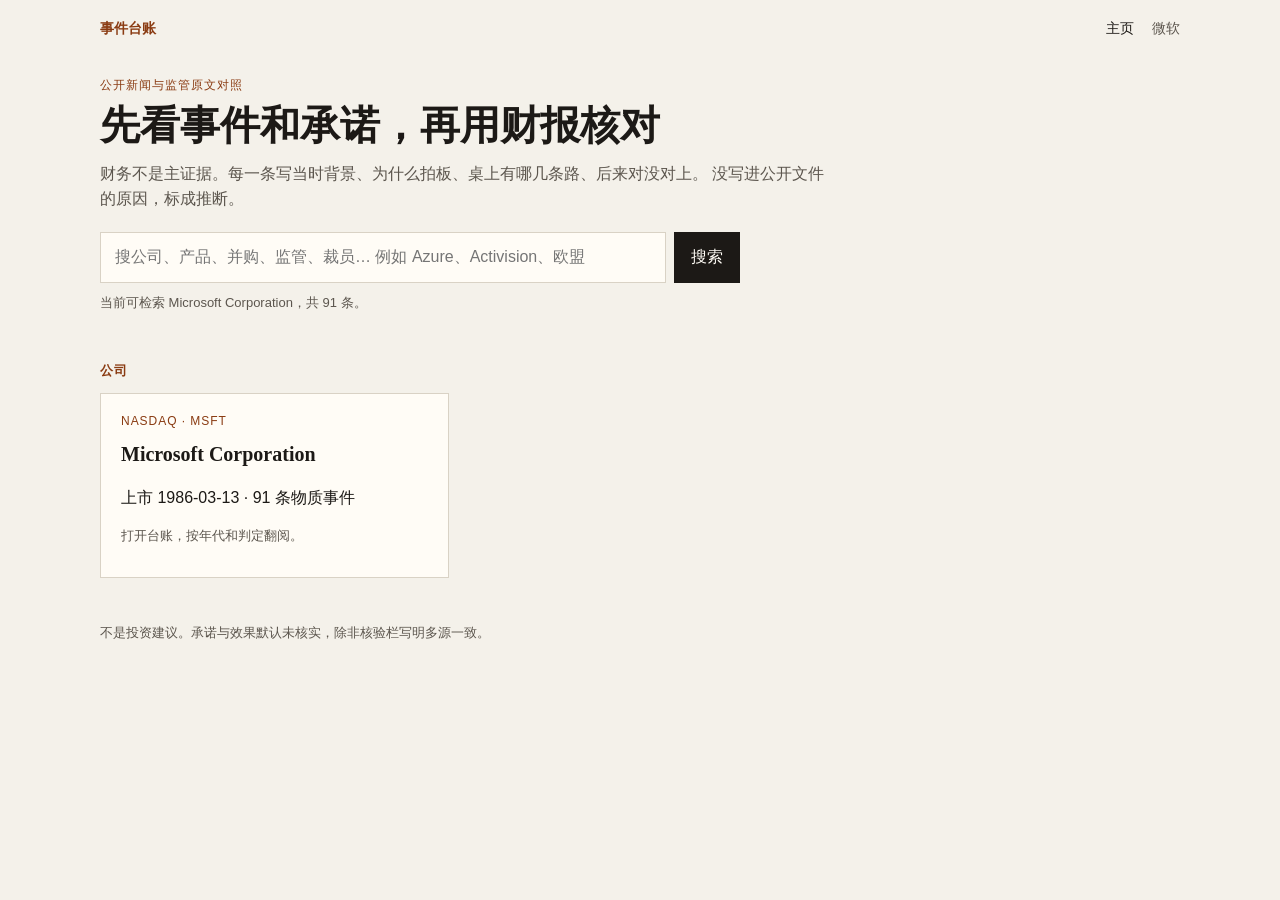
==== docs/index.html @ 65a1341d "Publish the listed-company event ledger and static site. Keep Microsoft's 1986–2026 analysis as the " ====
<!DOCTYPE html>
<html lang="zh-CN">
<head>
  <meta charset="utf-8" />
  <meta name="viewport" content="width=device-width, initial-scale=1" />
  <title>上市公司事件台账</title>
  <meta name="description" content="从上市第一天起整理物质事件：当时背景、决策原因、决策目录、最终效果。可检索。" />
  <link rel="stylesheet" href="styles.css" />
</head>
<body>
  <nav class="nav">
    <a class="brand" href="index.html">事件台账</a>
    <a href="index.html" class="on">主页</a>
    <a href="msft.html">微软</a>
  </nav>

  <header class="hero">
    <p class="kicker">公开新闻与监管原文对照</p>
    <h1>先看事件和承诺，再用财报核对</h1>
    <p class="lede">
      财务不是主证据。每一条写当时背景、为什么拍板、桌上有哪几条路、后来对没对上。
      没写进公开文件的原因，标成推断。
    </p>
    <form class="search-box" id="search-form" role="search">
      <label class="sr" for="q">搜索事件</label>
      <input type="search" id="q" name="q" placeholder="搜公司、产品、并购、监管、裁员… 例如 Azure、Activision、欧盟" autocomplete="off" />
      <button type="submit">搜索</button>
    </form>
    <p class="hint" id="search-hint">当前可检索微软 1986–2026 共 91 条。</p>
  </header>

  <section class="wrap" id="results-wrap" hidden>
    <h2 class="section-title" id="results-title">搜索结果</h2>
    <ol class="results" id="results"></ol>
  </section>

  <section class="wrap" id="catalog-wrap">
    <h2 class="section-title">公司</h2>
    <div class="cards" id="catalog"></div>
  </section>

  <footer>
    <p>不是投资建议。承诺与效果默认未核实，除非核验栏写明多源一致。</p>
  </footer>
  <script src="site.js"></script>
  <script src="home.js"></script>
</body>
</html>
---- docs/styles.css ----
:root {
  --bg: #f4f1ea;
  --paper: #fffcf6;
  --ink: #1c1916;
  --muted: #5c564e;
  --line: #d9d2c5;
  --accent: #8a3b12;
  --ok: #1f6b3a;
  --bad: #9b1c1c;
  --mid: #8a5a10;
  --warn: #7a4b00;
}

* { box-sizing: border-box; }
html, body { margin: 0; padding: 0; }
body {
  font-family: "Source Han Sans SC", "Noto Sans SC", "PingFang SC", "Microsoft YaHei", sans-serif;
  background: var(--bg);
  color: var(--ink);
  line-height: 1.55;
}

.top, .filters, .layout, footer, .hero, .wrap, .nav {
  max-width: 1120px;
  margin: 0 auto;
  padding: 0 20px;
}

.nav {
  display: flex;
  gap: 18px;
  align-items: baseline;
  padding-top: 18px;
  padding-bottom: 8px;
  font-size: 14px;
}
.nav a { color: var(--muted); text-decoration: none; }
.nav a:hover, .nav a.on { color: var(--ink); }
.nav .brand {
  color: var(--accent);
  font-weight: 600;
  margin-right: auto;
}

.sr {
  position: absolute;
  width: 1px;
  height: 1px;
  overflow: hidden;
  clip: rect(0 0 0 0);
}

.hero { padding-top: 28px; padding-bottom: 8px; }
.search-box {
  display: flex;
  gap: 8px;
  max-width: 640px;
  margin: 0 0 10px;
}
.search-box.compact { max-width: 520px; }
.search-box input {
  flex: 1;
  border: 1px solid var(--line);
  background: var(--paper);
  color: var(--ink);
  padding: 12px 14px;
  font: inherit;
  font-size: 16px;
}
.search-box button {
  border: 1px solid var(--ink);
  background: var(--ink);
  color: var(--paper);
  padding: 0 16px;
  font: inherit;
  cursor: pointer;
  min-height: 44px;
}
.hint { font-size: 13px; color: var(--muted); margin: 0 0 12px; }

.section-title {
  font-size: 13px;
  letter-spacing: 0.08em;
  color: var(--accent);
  margin: 28px 0 12px;
  font-weight: 600;
}

.cards {
  display: grid;
  grid-template-columns: repeat(auto-fill, minmax(260px, 1fr));
  gap: 16px;
  padding-bottom: 32px;
}
.card {
  display: block;
  background: var(--paper);
  border: 1px solid var(--line);
  padding: 18px 20px;
  text-decoration: none;
  color: inherit;
}
.card:hover { border-color: var(--ink); }
.card h3 {
  font-family: "Source Han Serif SC", "Noto Serif SC", serif;
  font-size: 20px;
  margin: 4px 0 8px;
}

.results {
  list-style: none;
  margin: 0 0 32px;
  padding: 0;
  border-top: 1px solid var(--line);
  background: var(--paper);
}
.results li { border-bottom: 1px solid var(--line); }
.results a {
  display: block;
  padding: 12px 14px;
  text-decoration: none;
  color: inherit;
}
.results a:hover { background: #efe8da; }
.results .meta {
  display: flex;
  flex-wrap: wrap;
  gap: 8px;
  font-size: 12px;
  color: var(--muted);
  align-items: center;
}
.results .title { font-size: 16px; margin: 4px 0; }
.results .snippet { font-size: 13px; color: var(--muted); margin: 0; }
.empty-row { padding: 16px 14px; color: var(--muted); }

.filters { padding-top: 16px; padding-bottom: 8px; }

.top { padding-top: 24px; padding-bottom: 8px; }
.kicker {
  letter-spacing: 0.08em;
  text-transform: uppercase;
  font-size: 12px;
  color: var(--accent);
  margin: 0 0 8px;
}
h1 {
  font-family: "Source Han Serif SC", "Noto Serif SC", "Songti SC", serif;
  font-weight: 600;
  font-size: clamp(28px, 4vw, 40px);
  line-height: 1.2;
  margin: 0 0 12px;
}
.lede { max-width: 46rem; color: var(--muted); margin: 0 0 20px; }

.stats {
  display: flex;
  flex-wrap: wrap;
  gap: 18px 28px;
  margin-bottom: 8px;
}
.stat { min-width: 88px; }
.stat b { display: block; font-size: 22px; }
.stat span { font-size: 12px; color: var(--muted); }

.pills { display: flex; flex-wrap: wrap; gap: 6px; margin-bottom: 8px; }
.pills button {
  border: 1px solid var(--line);
  background: transparent;
  color: var(--ink);
  padding: 4px 10px;
  font: inherit;
  font-size: 13px;
  cursor: pointer;
}
.pills button.on {
  background: var(--ink);
  color: var(--paper);
  border-color: var(--ink);
}

.layout {
  display: grid;
  grid-template-columns: minmax(260px, 340px) 1fr;
  gap: 24px;
  padding-top: 12px;
  padding-bottom: 48px;
  align-items: start;
}
.list {
  list-style: none;
  margin: 0;
  padding: 0;
  border-top: 1px solid var(--line);
  max-height: calc(100vh - 120px);
  overflow: auto;
  background: var(--paper);
}
.list li { border-bottom: 1px solid var(--line); }
.list button {
  width: 100%;
  text-align: left;
  border: 0;
  background: transparent;
  padding: 10px 12px;
  font: inherit;
  cursor: pointer;
  color: inherit;
}
.list button:hover, .list button.active { background: #efe8da; }
.list .meta {
  display: flex;
  gap: 8px;
  font-size: 12px;
  color: var(--muted);
}
.list .title { font-size: 14px; margin-top: 2px; }
.count { font-size: 12px; color: var(--muted); margin: 0 0 8px; }

.detail {
  background: var(--paper);
  border: 1px solid var(--line);
  padding: 22px 24px 28px;
  min-height: 60vh;
}
.detail h2 {
  font-family: "Source Han Serif SC", "Noto Serif SC", serif;
  font-size: 22px;
  margin: 0 0 8px;
  font-weight: 600;
}
.detail h3 {
  font-size: 13px;
  letter-spacing: 0.06em;
  color: var(--accent);
  margin: 22px 0 6px;
}
.detail p { margin: 0 0 8px; }
.detail ul { margin: 0; padding-left: 1.1rem; }
.detail li { margin: 4px 0; }
.badge {
  display: inline-block;
  font-size: 12px;
  padding: 2px 8px;
  border: 1px solid var(--line);
  margin-right: 8px;
}
.badge.ok { color: var(--ok); border-color: var(--ok); }
.badge.bad { color: var(--bad); border-color: var(--bad); }
.badge.mid { color: var(--mid); border-color: var(--mid); }
.badge.warn { color: var(--warn); border-color: var(--warn); }
.note { font-size: 13px; color: var(--muted); }
.empty { color: var(--muted); padding: 24px; }

footer {
  padding-bottom: 40px;
  color: var(--muted);
  font-size: 13px;
}
footer a { color: var(--accent); }

@media (max-width: 800px) {
  .layout { grid-template-columns: 1fr; }
  .list { max-height: 40vh; }
}
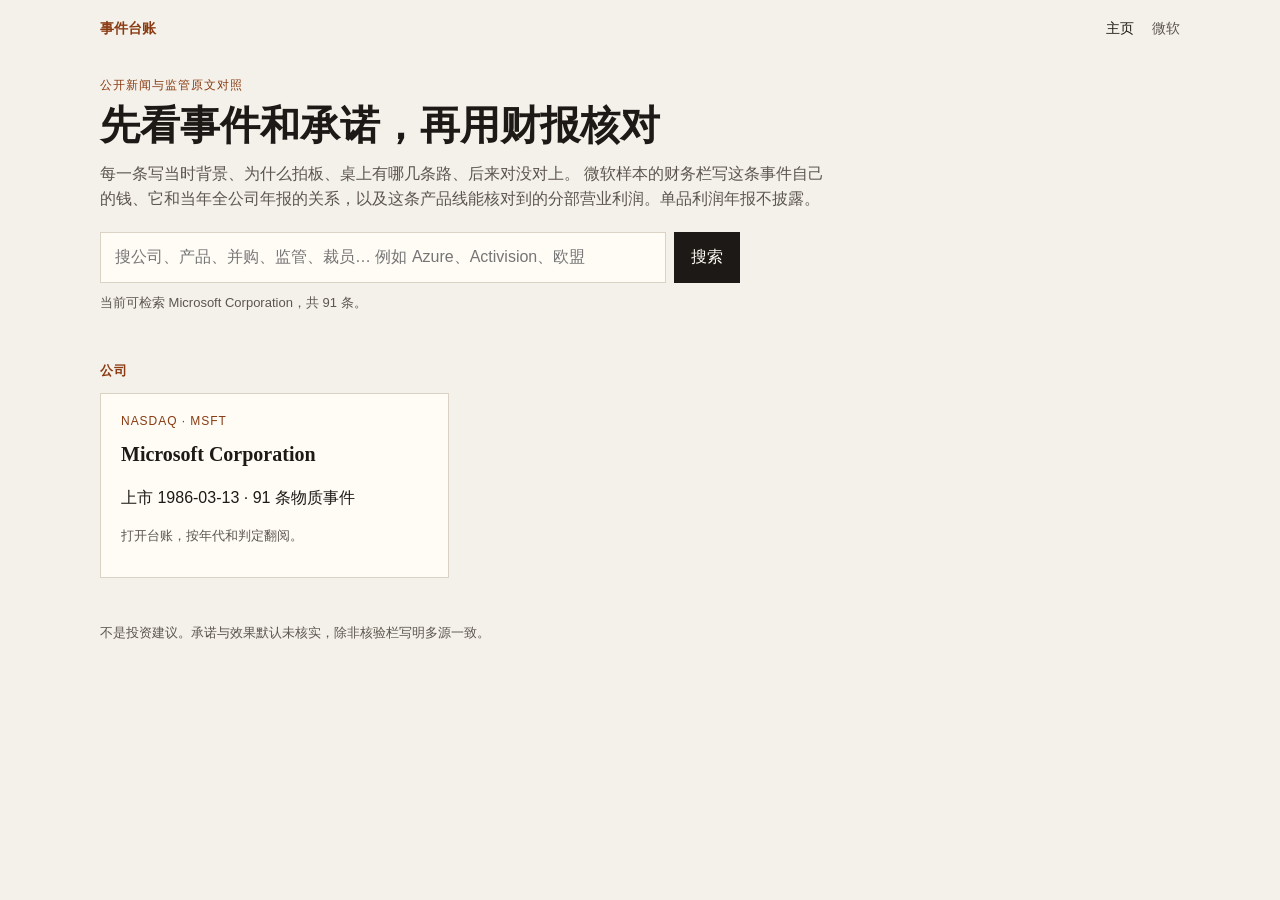
==== commit 2d068f7e: "Add per-product-line profit to the Microsoft event ledger. Each event now shows the finest operating" ====
--- a/docs/index.html
+++ b/docs/index.html
@@ -18,8 +18,8 @@
     <p class="kicker">公开新闻与监管原文对照</p>
     <h1>先看事件和承诺，再用财报核对</h1>
     <p class="lede">
-      财务不是主证据。每一条写当时背景、为什么拍板、桌上有哪几条路、后来对没对上。
-      没写进公开文件的原因，标成推断。
+      每一条写当时背景、为什么拍板、桌上有哪几条路、后来对没对上。
+      微软样本的财务栏写这条事件自己的钱、它和当年全公司年报的关系，以及这条产品线能核对到的分部营业利润。单品利润年报不披露。
     </p>
     <form class="search-box" id="search-form" role="search">
       <label class="sr" for="q">搜索事件</label>
--- a/docs/styles.css
+++ b/docs/styles.css
@@ -237,7 +237,16 @@
 }
 .detail p { margin: 0 0 8px; }
 .detail ul { margin: 0; padding-left: 1.1rem; }
-.detail li { margin: 4px 0; }
+.fin {
+  display: grid;
+  grid-template-columns: repeat(auto-fill, minmax(132px, 1fr));
+  gap: 10px 14px;
+  margin: 8px 0 12px;
+  padding: 12px 14px;
+  border: 1px solid var(--line);
+  background: var(--bg);
+}
+.fin .stat b { font-size: 15px; }
 .badge {
   display: inline-block;
   font-size: 12px;
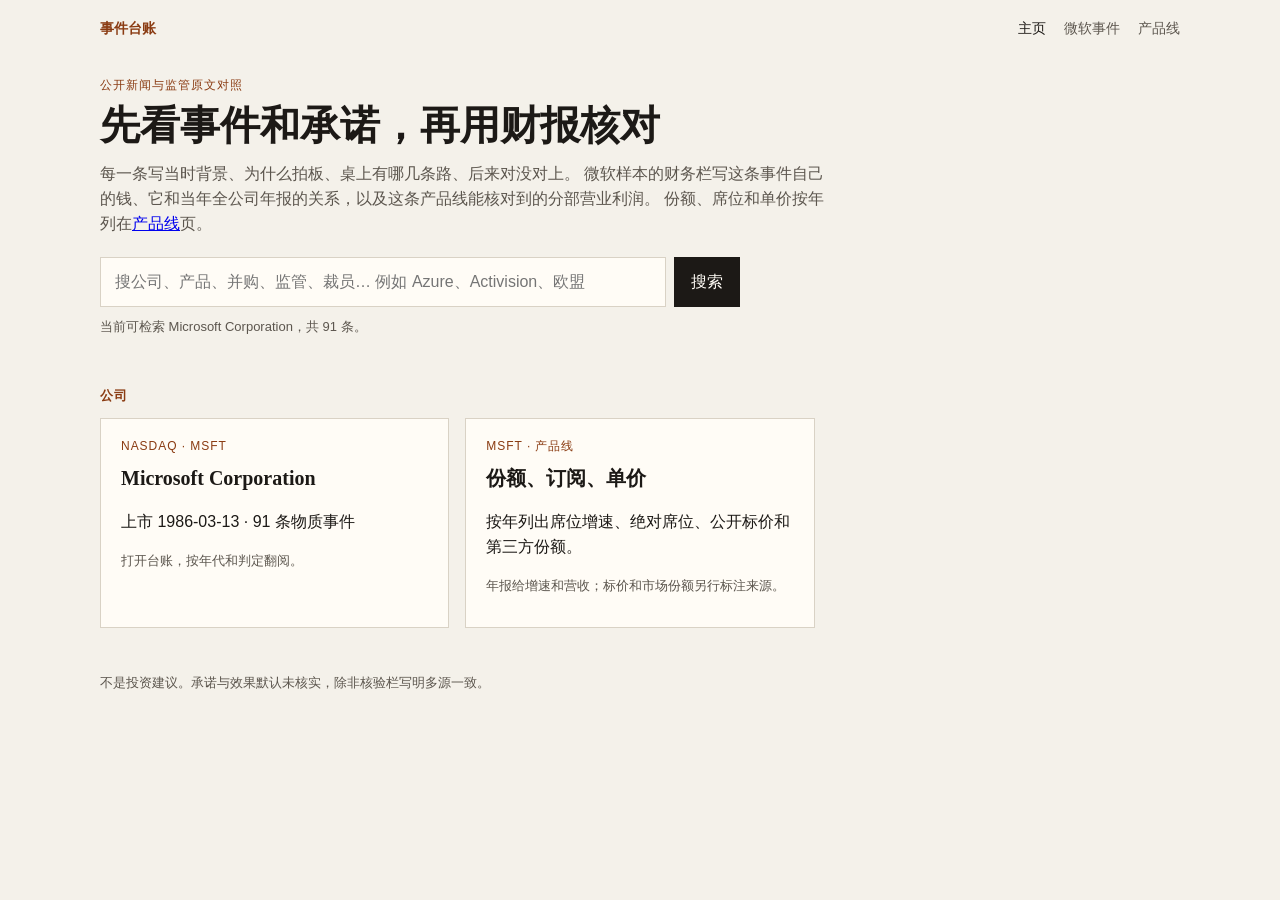
==== commit a702a2cc: "Add Microsoft product-line seats, prices, and share by year. 10-K still has no Windows/Azure/Xbox op" ====
--- a/docs/index.html
+++ b/docs/index.html
@@ -11,7 +11,8 @@
   <nav class="nav">
     <a class="brand" href="index.html">事件台账</a>
     <a href="index.html" class="on">主页</a>
-    <a href="msft.html">微软</a>
+    <a href="msft.html">微软事件</a>
+    <a href="products.html">产品线</a>
   </nav>
 
   <header class="hero">
@@ -19,7 +20,8 @@
     <h1>先看事件和承诺，再用财报核对</h1>
     <p class="lede">
       每一条写当时背景、为什么拍板、桌上有哪几条路、后来对没对上。
-      微软样本的财务栏写这条事件自己的钱、它和当年全公司年报的关系，以及这条产品线能核对到的分部营业利润。单品利润年报不披露。
+      微软样本的财务栏写这条事件自己的钱、它和当年全公司年报的关系，以及这条产品线能核对到的分部营业利润。
+      份额、席位和单价按年列在<a href="products.html">产品线</a>页。
     </p>
     <form class="search-box" id="search-form" role="search">
       <label class="sr" for="q">搜索事件</label>
--- a/docs/styles.css
+++ b/docs/styles.css
@@ -268,7 +268,67 @@
 }
 footer a { color: var(--accent); }
 
+.callout {
+  background: var(--paper);
+  border: 1px solid var(--line);
+  padding: 12px 14px;
+  font-size: 14px;
+  margin: 8px 0 20px;
+}
+.products h2 { margin-top: 8px; }
+.table-wrap {
+  overflow-x: auto;
+  background: var(--paper);
+  border: 1px solid var(--line);
+  margin: 0 0 20px;
+}
+.table-wrap table {
+  width: 100%;
+  border-collapse: collapse;
+  font-size: 13px;
+}
+.table-wrap th, .table-wrap td {
+  text-align: left;
+  padding: 8px 10px;
+  border-bottom: 1px solid var(--line);
+  vertical-align: top;
+}
+.table-wrap th {
+  font-size: 12px;
+  color: var(--muted);
+  font-weight: 600;
+  white-space: nowrap;
+}
+.chart { margin: 0 0 24px; }
+.bar-row, .stack-row {
+  display: grid;
+  grid-template-columns: minmax(120px, 220px) 1fr 64px;
+  gap: 8px;
+  align-items: center;
+  margin-bottom: 6px;
+  font-size: 13px;
+}
+.bar-label { color: var(--muted); }
+.bar-track {
+  display: flex;
+  height: 10px;
+  background: #efe8da;
+  overflow: hidden;
+}
+.bar-track i {
+  display: block;
+  height: 100%;
+  background: var(--accent);
+}
+.bar-track i.nested { background: #b08968; }
+.bar-track i.p1 { background: #8a3b12; }
+.bar-track i.p2 { background: #1f6b3a; }
+.bar-track i.p3 { background: #8a5a10; }
+.bar-val { text-align: right; font-variant-numeric: tabular-nums; }
+
 @media (max-width: 800px) {
   .layout { grid-template-columns: 1fr; }
   .list { max-height: 40vh; }
-}
+  .bar-row, .stack-row { grid-template-columns: 1fr 48px; }
+  .bar-label { grid-column: 1 / -1; }
+}
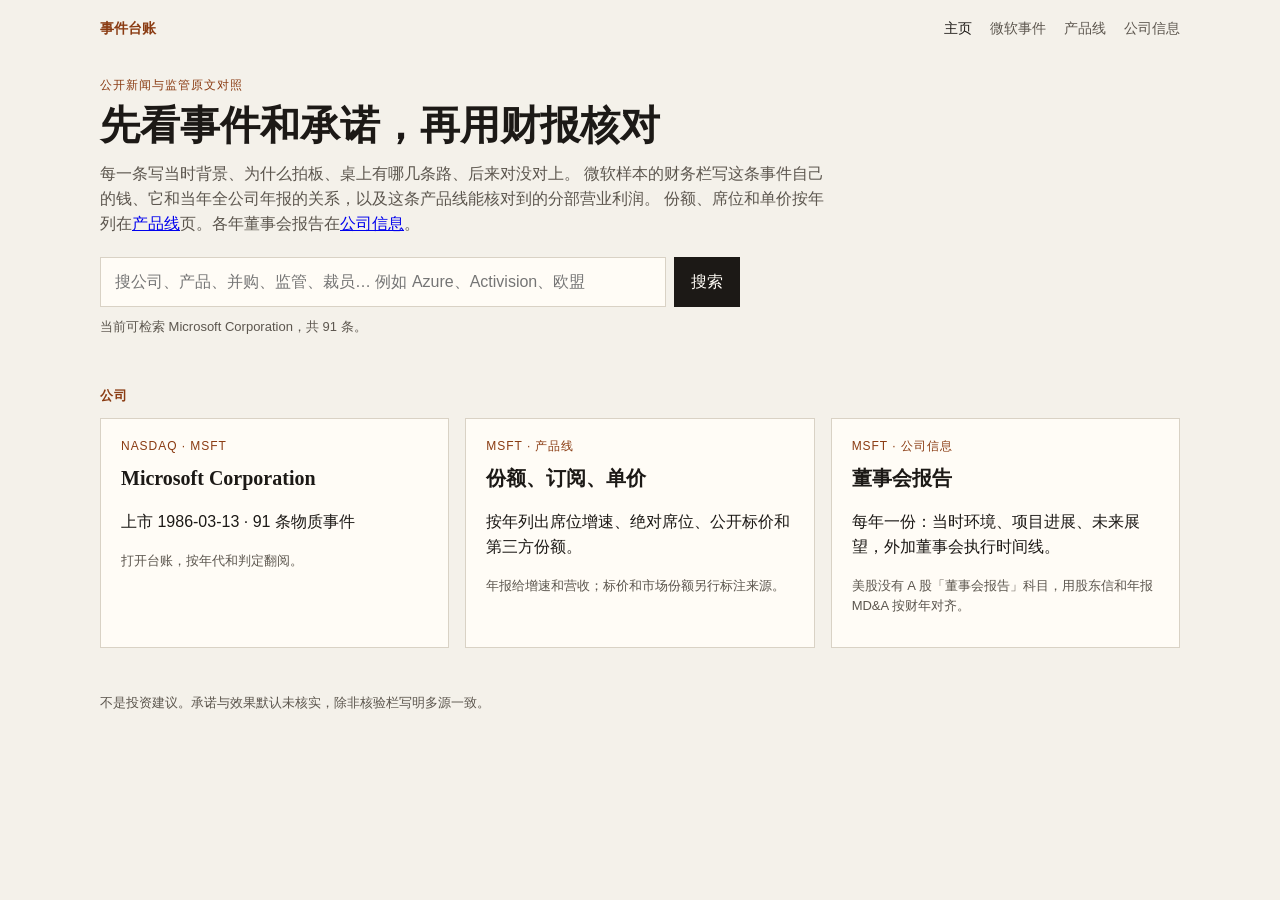
==== commit d9d89a50: "Add yearly Microsoft board-report summaries to company info. US 10-Ks have no A-share board report s" ====
--- a/docs/index.html
+++ b/docs/index.html
@@ -13,6 +13,7 @@
     <a href="index.html" class="on">主页</a>
     <a href="msft.html">微软事件</a>
     <a href="products.html">产品线</a>
+    <a href="company.html">公司信息</a>
   </nav>
 
   <header class="hero">
@@ -21,7 +22,7 @@
     <p class="lede">
       每一条写当时背景、为什么拍板、桌上有哪几条路、后来对没对上。
       微软样本的财务栏写这条事件自己的钱、它和当年全公司年报的关系，以及这条产品线能核对到的分部营业利润。
-      份额、席位和单价按年列在<a href="products.html">产品线</a>页。
+      份额、席位和单价按年列在<a href="products.html">产品线</a>页。各年董事会报告在<a href="company.html">公司信息</a>。
     </p>
     <form class="search-box" id="search-form" role="search">
       <label class="sr" for="q">搜索事件</label>
--- a/docs/styles.css
+++ b/docs/styles.css
@@ -326,6 +326,48 @@
 .bar-track i.p3 { background: #8a5a10; }
 .bar-val { text-align: right; font-variant-numeric: tabular-nums; }
 
+.timeline {
+  list-style: none;
+  margin: 0 0 28px 6px;
+  padding: 0;
+  border-left: 2px solid var(--line);
+}
+.timeline li {
+  position: relative;
+  padding: 0 0 18px 22px;
+}
+.timeline li::before {
+  content: "";
+  position: absolute;
+  left: -5px;
+  top: 8px;
+  width: 8px;
+  height: 8px;
+  background: var(--accent);
+  border-radius: 50%;
+}
+.timeline .title {
+  font-weight: 600;
+  margin: 2px 0 4px;
+}
+.timeline .meta {
+  font-size: 12px;
+  color: var(--muted);
+  display: flex;
+  gap: 8px;
+}
+.year-events {
+  list-style: none;
+  margin: 0;
+  padding: 0;
+}
+.year-events li { margin: 0 0 8px; }
+.year-events .meta {
+  display: block;
+  font-size: 12px;
+  color: var(--muted);
+}
+
 @media (max-width: 800px) {
   .layout { grid-template-columns: 1fr; }
   .list { max-height: 40vh; }
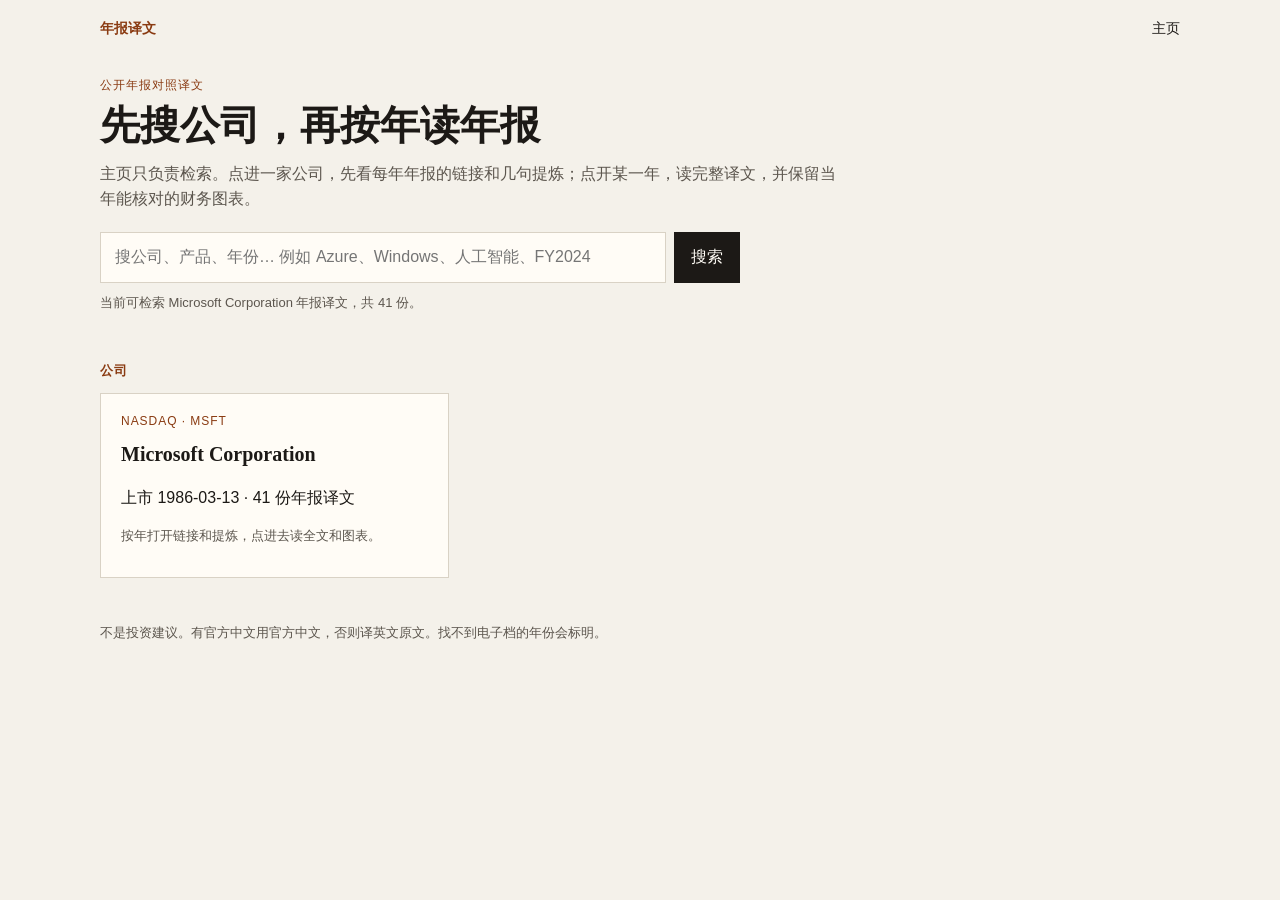
==== commit 6fb94ea4: "Add Microsoft shareholder letter originals and refresh board-report site data." ====
--- a/docs/index.html
+++ b/docs/index.html
@@ -3,33 +3,28 @@
 <head>
   <meta charset="utf-8" />
   <meta name="viewport" content="width=device-width, initial-scale=1" />
-  <title>上市公司事件台账</title>
-  <meta name="description" content="从上市第一天起整理物质事件：当时背景、决策原因、决策目录、最终效果。可检索。" />
-  <link rel="stylesheet" href="styles.css" />
+  <title>上市公司年报译文</title>
+  <meta name="description" content="按公司检索年报译文。点进公司看每年链接和提炼，点开某一年读完整译文和图表。" />
+  <link rel="stylesheet" href="styles.css?v=20260908b" />
 </head>
 <body>
   <nav class="nav">
-    <a class="brand" href="index.html">事件台账</a>
+    <a class="brand" href="index.html">年报译文</a>
     <a href="index.html" class="on">主页</a>
-    <a href="msft.html">微软事件</a>
-    <a href="products.html">产品线</a>
-    <a href="company.html">公司信息</a>
   </nav>
 
   <header class="hero">
-    <p class="kicker">公开新闻与监管原文对照</p>
-    <h1>先看事件和承诺，再用财报核对</h1>
+    <p class="kicker">公开年报对照译文</p>
+    <h1>先搜公司，再按年读年报</h1>
     <p class="lede">
-      每一条写当时背景、为什么拍板、桌上有哪几条路、后来对没对上。
-      微软样本的财务栏写这条事件自己的钱、它和当年全公司年报的关系，以及这条产品线能核对到的分部营业利润。
-      份额、席位和单价按年列在<a href="products.html">产品线</a>页。各年董事会报告在<a href="company.html">公司信息</a>。
+      主页只负责检索。点进一家公司，先看每年年报的链接和几句提炼；点开某一年，读完整译文，并保留当年能核对的财务图表。
     </p>
     <form class="search-box" id="search-form" role="search">
-      <label class="sr" for="q">搜索事件</label>
-      <input type="search" id="q" name="q" placeholder="搜公司、产品、并购、监管、裁员… 例如 Azure、Activision、欧盟" autocomplete="off" />
+      <label class="sr" for="q">搜索年报</label>
+      <input type="search" id="q" name="q" placeholder="搜公司、产品、年份… 例如 Azure、Windows、人工智能、FY2024" autocomplete="off" />
       <button type="submit">搜索</button>
     </form>
-    <p class="hint" id="search-hint">当前可检索微软 1986–2026 共 91 条。</p>
+    <p class="hint" id="search-hint">正在读目录…</p>
   </header>
 
   <section class="wrap" id="results-wrap" hidden>
@@ -43,9 +38,9 @@
   </section>
 
   <footer>
-    <p>不是投资建议。承诺与效果默认未核实，除非核验栏写明多源一致。</p>
+    <p>不是投资建议。有官方中文用官方中文，否则译英文原文。找不到电子档的年份会标明。</p>
   </footer>
-  <script src="site.js"></script>
-  <script src="home.js"></script>
+  <script src="site.js?v=20260908"></script>
+  <script src="home.js?v=20260908"></script>
 </body>
 </html>
--- a/docs/styles.css
+++ b/docs/styles.css
@@ -13,6 +13,7 @@
 
 * { box-sizing: border-box; }
 html, body { margin: 0; padding: 0; }
+[hidden] { display: none !important; }
 body {
   font-family: "Source Han Sans SC", "Noto Sans SC", "PingFang SC", "Microsoft YaHei", sans-serif;
   background: var(--bg);
@@ -300,6 +301,87 @@
   white-space: nowrap;
 }
 .chart { margin: 0 0 24px; }
+.spark-wrap { overflow-x: auto; padding-bottom: 6px; }
+.spark {
+  display: flex;
+  align-items: flex-end;
+  gap: 2px;
+  height: 96px;
+  min-width: 640px;
+}
+.spark a {
+  flex: 1;
+  position: relative;
+  height: 100%;
+  min-width: 6px;
+}
+.spark i {
+  position: absolute;
+  left: 0;
+  right: 0;
+  bottom: 0;
+  display: block;
+  background: #c4a882;
+  min-height: 2px;
+}
+.spark a.on i { background: var(--accent); }
+.spark a:hover i { background: var(--ink); }
+
+.year-grid {
+  display: grid;
+  gap: 12px;
+  padding-bottom: 48px;
+}
+.year-card {
+  display: block;
+  background: var(--paper);
+  border: 1px solid var(--line);
+  padding: 16px 18px;
+  text-decoration: none;
+  color: inherit;
+}
+.year-card:hover { border-color: var(--ink); }
+.year-card .meta {
+  display: flex;
+  flex-wrap: wrap;
+  gap: 8px;
+  align-items: center;
+  font-size: 12px;
+  color: var(--muted);
+}
+.year-card .title {
+  font-size: 16px;
+  font-weight: 600;
+  margin: 6px 0 0;
+}
+.year-card .excerpt {
+  font-size: 14px;
+  color: var(--muted);
+  margin: 8px 0 0;
+  line-height: 1.55;
+}
+
+.report-charts { margin: 0 0 24px; }
+.report {
+  max-width: 760px;
+  background: var(--paper);
+  border: 1px solid var(--line);
+  padding: 28px 32px 40px;
+  margin-bottom: 48px;
+}
+.report h2 {
+  font-family: "Source Han Serif SC", "Noto Serif SC", serif;
+  font-size: 22px;
+  margin: 0 0 8px;
+  font-weight: 600;
+}
+.report h3 {
+  font-size: 13px;
+  letter-spacing: 0.06em;
+  color: var(--accent);
+  margin: 22px 0 6px;
+}
+
 .bar-row, .stack-row {
   display: grid;
   grid-template-columns: minmax(120px, 220px) 1fr 64px;
@@ -308,6 +390,11 @@
   margin-bottom: 6px;
   font-size: 13px;
 }
+a.stack-row {
+  text-decoration: none;
+  color: inherit;
+}
+a.stack-row:hover .bar-track { box-shadow: inset 0 0 0 1px var(--ink); }
 .bar-label { color: var(--muted); }
 .bar-track {
   display: flex;
@@ -367,10 +454,20 @@
   font-size: 12px;
   color: var(--muted);
 }
+.letter p { margin: 0 0 12px; line-height: 1.65; }
+.letter-greeting { font-weight: 600; }
+.letter h4 {
+  font-size: 14px;
+  letter-spacing: 0.04em;
+  color: var(--accent);
+  margin: 18px 0 8px;
+}
+.badge.ok { color: var(--ok); border-color: var(--ok); }
 
 @media (max-width: 800px) {
   .layout { grid-template-columns: 1fr; }
   .list { max-height: 40vh; }
   .bar-row, .stack-row { grid-template-columns: 1fr 48px; }
   .bar-label { grid-column: 1 / -1; }
-}
+  .report { padding: 20px 16px 28px; }
+}
